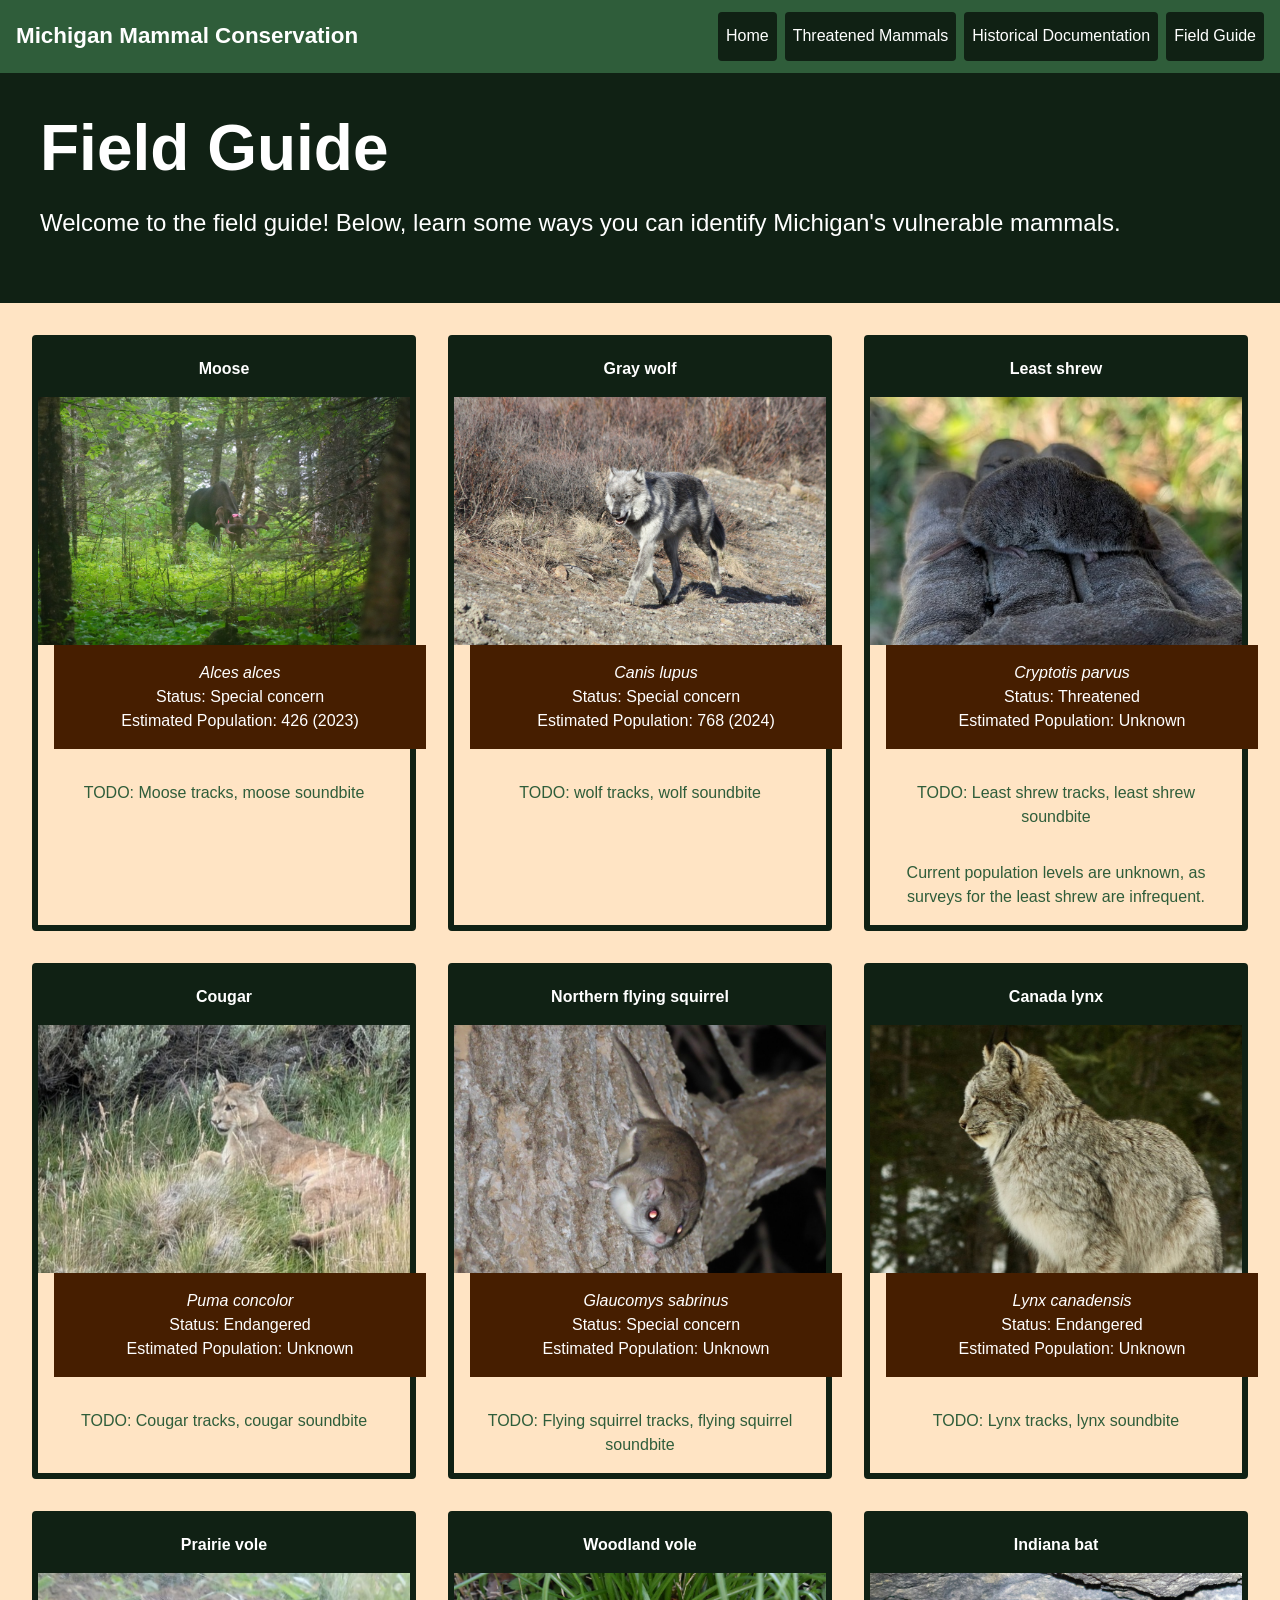
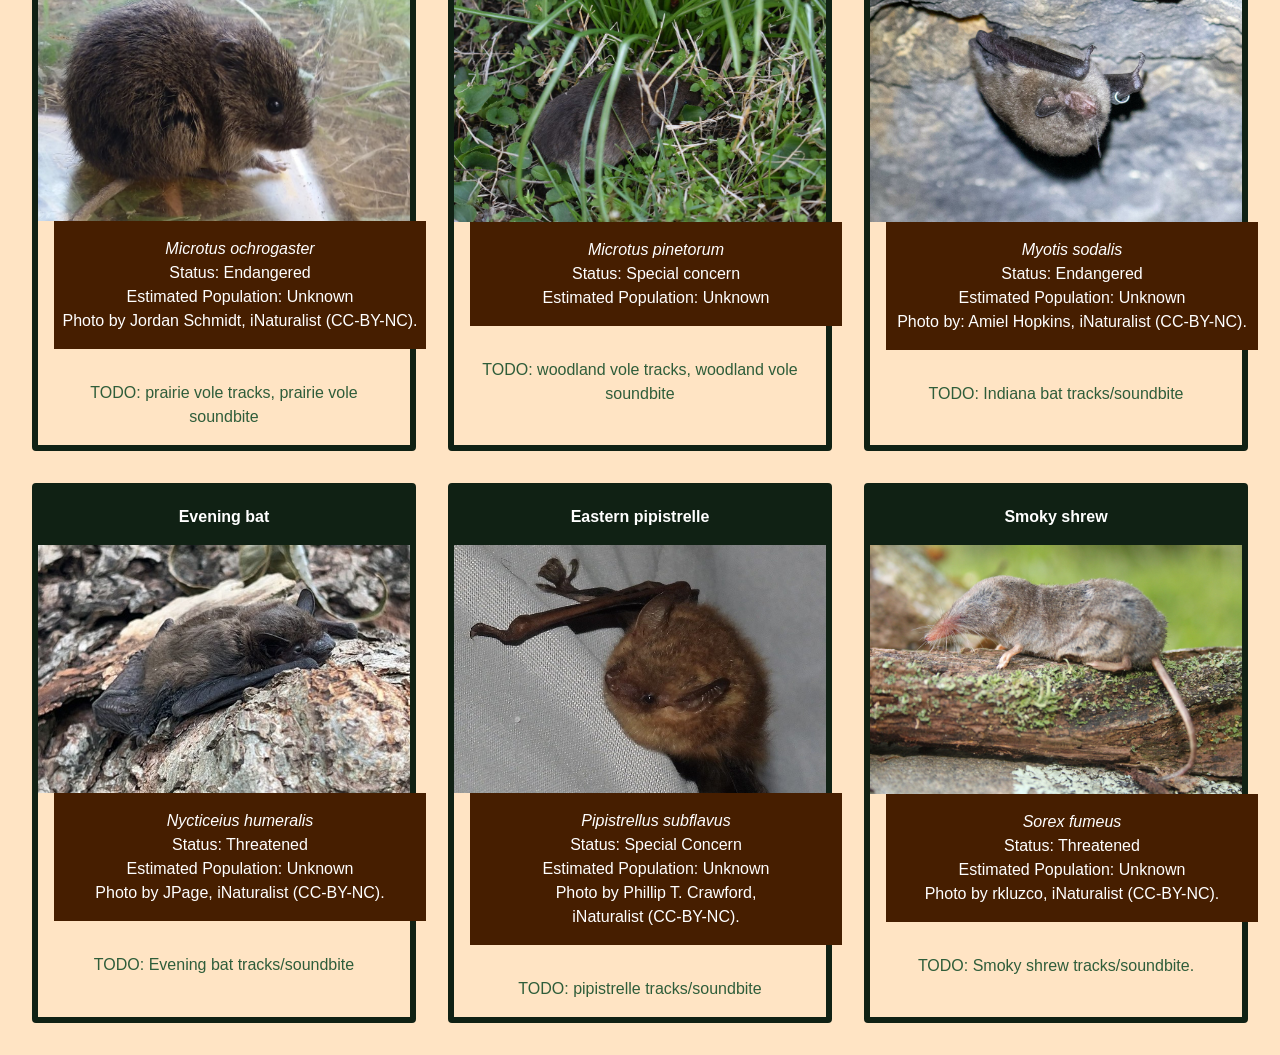
==== field-guide.html @ 2d04008a "Add files via upload" ====
<!DOCTYPE html>
<html lang="en">
<head>
    <meta charset="UTF-8">
    <meta name="viewport" content="width=device-width, initial-scale=1.0">
    <title>Field Guide</title>

    <link rel="stylesheet" href="css/html5reset.css" />
    <link rel="stylesheet" href="css/style.css" />
</head>
<body>
    <header>
        <nav class="navbar">
            <div class="nav-container">
                <div class="logo">Michigan Mammal Conservation</div>

                <button class="menu-toggle" id="mobile-menu">
                    ☰
                </button>

                <ul class="nav-menu">
                    <li><a href="index.html">Home</a></li>
                    <li><a href="threatened-mammals.html">Threatened Mammals</a></li>
                    <li><a href="historical-documentation.html">Historical Documentation</a></li>
                    <li><a href="field-guide.html">Field Guide</a></li>
                </ul>
            </div>
        </nav>
    </header>

    <main>

        <div class="color-block-section">

            <h1 class="white">Field Guide</h1>

            <p>Welcome to the field guide! Below, learn some ways you can identify Michigan's
                vulnerable mammals.
            </p>
        </div>

        <div class="mammals-container" id="mixitup-container">

            <div class="mammal-grid-item mix special-concern">
                <p class="mammal-title"><strong>Moose</strong></p>
                <img src="images/moose.jpg" alt="A large moose grazing in a green forest.">
                <p class="animal-info">
                    <em>Alces alces</em>
                    <br>
                    Status: Special concern
                    <br>
                    Estimated Population: 426 (2023)
                </p>

                <p class="animal-description">
                    TODO: Moose tracks, moose soundbite
                </p>

            </div>

            <div class="mammal-grid-item mix special-concern">
                <p class="mammal-title"><strong>Gray wolf</strong></p>
                <img src="images/graywolf.jpg" alt="">

                <p class="animal-info">
                    <em>Canis lupus</em>
                    <br>
                    Status: Special concern
                    <br>
                    Estimated Population: 768 (2024)
                </p>

                <p class="animal-description">
                    TODO: wolf tracks, wolf soundbite
                </p>
            </div>

            <div class="mammal-grid-item mix threatened">
                <p class="mammal-title"><strong>Least shrew</strong></p>
                <img src="images/leastshrew.jpg" alt="">

                <p class="animal-info">
                    <em>Cryptotis parvus</em>
                    <br>
                    Status: Threatened
                    <br>
                    Estimated Population: Unknown
                </p>

                <p class="animal-description">
                    TODO: Least shrew tracks, least shrew soundbite
                </p>

                <p class="animal-description">
                    Current population levels are unknown, as surveys for the least shrew are 
                    infrequent.
                </p>
            </div>

            <div class="mammal-grid-item mix endangered">
                <p class="mammal-title"><strong>Cougar</strong></p>
                <img src="images/cougar.jpg" alt="">

                <p class="animal-info">
                    <em>Puma concolor</em>
                    <br>
                    Status: Endangered
                    <br>
                    Estimated Population: Unknown
                </p>

                <p class="animal-description">
                    TODO: Cougar tracks, cougar soundbite
                </p>
            </div>

            <div class="mammal-grid-item mix special-concern">
                <p class="mammal-title"><strong>Northern flying squirrel</strong></p>
                <img src="images/flyingsquirrel.jpg" alt="">

                <p class="animal-info">
                    <em>Glaucomys sabrinus</em>
                    <br>
                    Status: Special concern
                    <br>
                    Estimated Population: Unknown
                </p>

                <p class="animal-description">
                    TODO: Flying squirrel tracks, flying squirrel soundbite
                </p>
            </div>

            <div class="mammal-grid-item mix endangered">
                <p class="mammal-title"><strong>Canada lynx</strong></p>
                <img src="images/lynx.jpg" alt="">

                <p class="animal-info">
                    <em>Lynx canadensis</em>
                    <br>
                    Status: Endangered
                    <br>
                    Estimated Population: Unknown
                </p>

                <p class="animal-description">
                    TODO: Lynx tracks, lynx soundbite
                </p>
            </div>

            <div class="mammal-grid-item mix endangered">
                <p class="mammal-title"><strong>Prairie vole</strong></p>
                <img src="images/prairievole.jpg" alt="">

                <p class="animal-info">
                    <em>Microtus ochrogaster</em>
                    <br>
                    Status: Endangered
                    <br>
                    Estimated Population: Unknown
                    <br>
                    Photo by Jordan Schmidt, iNaturalist (CC-BY-NC).
        

                    <p class="animal-description">
                        TODO: prairie vole tracks, prairie vole soundbite
                    </p>
                </p>
            </div>

            <div class="mammal-grid-item mix special-concern">
                <p class="mammal-title"><strong>Woodland vole</strong></p>
                <img src="images/woodlandvole.jpeg" alt="">

                <p class="animal-info">
                    <em>Microtus pinetorum</em>
                    <br>
                    Status: Special concern
                    <br>
                    Estimated Population: Unknown

                    <p class="animal-description">
                        TODO: woodland vole tracks, woodland vole soundbite
                    </p>
                </p>
            </div>

            <div class="mammal-grid-item mix endangered">
                <p class="mammal-title"><strong>Indiana bat</strong></p>
                <img src="images/indianabat.jpg" alt="">

                <p class="animal-info">
                    <em>Myotis sodalis</em>
                    <br>
                    Status: Endangered
                    <br>
                    Estimated Population: Unknown
                    <br>
                    Photo by: Amiel Hopkins, iNaturalist (CC-BY-NC).
                </p>

                <p class="animal-description">
                    TODO: Indiana bat tracks/soundbite
                </p>
            </div>

            <div class="mammal-grid-item mix threatened">
                <p class="mammal-title"><strong>Evening bat</strong></p>
                <img src="images/eveningbat.jpeg" alt="">

                <p class="animal-info">
                    <em>Nycticeius humeralis</em>
                    <br>
                    Status: Threatened
                    <br>
                    Estimated Population: Unknown
                    <br>
                    Photo by JPage, iNaturalist (CC-BY-NC).

                    <p class="animal-description">
                        TODO: Evening bat tracks/soundbite
                    </p>
                </p>
            </div>

            <div class="mammal-grid-item mix special-concern">
                <p class="mammal-title"><strong>Eastern pipistrelle</strong></p>
                <img src="images/pipistrelle.jpg" alt="">

                <p class="animal-info">
                    <em>Pipistrellus subflavus</em>
                    <br>
                    Status: Special Concern
                    <br>
                    Estimated Population: Unknown
                    <br>
                    Photo by Phillip T. Crawford, <br>
                    iNaturalist (CC-BY-NC).
                </p>

                <p class="animal-description">
                    TODO: pipistrelle tracks/soundbite
                </p>
            </div>

            <div class="mammal-grid-item mix threatened">
                <p class="mammal-title"><strong>Smoky shrew</strong></p>
                <img src="images/smokyshrew.jpeg" alt="A close-up picture of a smoky shrew.">

                <p class="animal-info">
                    <em>Sorex fumeus</em>
                    <br>
                    Status: Threatened
                    <br>
                    Estimated Population: Unknown
                    <br>
                    Photo by rkluzco, iNaturalist (CC-BY-NC).
                </p>

                <p class="animal-description">
                    TODO: Smoky shrew tracks/soundbite.
                </p>
            </div>
        </div>
    </main>
</body>

    <script>
        const menu = document.getElementById('mobile-menu');
        const navMenu = document.querySelector('.nav-menu');

        menu.addEventListener('click', () => {
            navMenu.classList.toggle('active');
        });
    </script>
</html>
---- css/style.css ----
/* Body-wide styling */
body {
    width: 100%;
    font-family: Verdana, Geneva, Tahoma, sans-serif;
    font-size: 1.2rem;
    margin: 0;
    background-color: #ffffff;
}


/* Skip to main styling */
.skip {
    position: absolute;
    top: -65px;
    color: #ffffff;
}

.skip:focus-visible {
    top: 25px;
    color: #ffffff;
}

/* *:focus {
    border: dashed 5px #FFCB05;
} */


/* Main styling */
.inner-section {
    margin: 2rem
}

h1 {
    color: #461e00;
    margin-bottom: 2rem;
    font-size: 3.5rem;
    font-family:'Trebuchet MS', 'Lucida Sans Unicode', 'Lucida Grande', 'Lucida Sans', Arial, sans-serif
}

h2 {
    color: white;
}

p {
    line-height: 150%;
    color: #2f5d3a;
    font-weight: 500;
    margin-top: 1rem;
    margin-bottom: 1rem;
}


img {
    width: 100%;
    height: auto;
    display: block;
}

ol {
    margin-left: 2rem;
}

.image-credit {
    font-size: 0.85rem;
    color: #102114;
    margin-bottom: 2rem;
    margin-left: 2rem;
    margin-top: 0.5rem;
}



/* Styling for grid on the threatened species page */
.mammals-container {
    display: grid;
    grid-template-columns: 1fr;
    justify-content: center;
    align-content: center;
    background-color: bisque;
}

.mammal-grid-item {
    background-color: bisque;
    justify-items: center;
    border-left: 6px solid #102114;
    border-right: 6px solid #102114;
}

.mammal-grid-item p {
    line-height: 150%;
    color: #2f5d3a;
    font-weight: 500;
    margin-top: 0;
    margin-bottom: 1rem;
}

.mammal-grid-item img {
    width: 100%;
}

p.mammal-title {
    background-color: #102114;
    width: 100%;
    padding-bottom: 1rem;
    padding-top: 1rem;
    color: white;
    font-size: 1rem;
    text-align: center;
    margin-bottom: 0;
    margin-left: 0;
    margin-right: 0;
}


/* Default/mobile navbar styling */
.navbar {
    background-color: #2f5d3a;
    color: #ffffff;
    padding: 0.75rem 1rem;
}

.nav-container {
    display: flex;
    justify-content: space-between;
    align-items: center;
}

.logo {
    font-size: 1.4rem;
    font-weight: bold;
}

.menu-toggle {
    display: block;
    font-size: 1.8rem;
    background: none;
    border: none;
    color: white;
}

.nav-menu {
    list-style: none;
    display: none;
    flex-direction: column;
    align-items: center;
    position: absolute;
    top: 60px;
    left: 0;
    width: 100%;
    background-color: #2f5d3a;
    gap: 0.5rem;
}

.nav-menu.active {
    display: flex;
}

.nav-menu li {
    display: flex;
    padding: 1rem 0;
}

.nav-menu li a {
    display: flex;
    align-items: center;
    justify-content: center;
    text-align: center;
    padding: 0.15rem 0.5rem;
    min-height: 44px;
    color: white;
    text-decoration: none;
    font-weight: 500;
    font-size: 1rem;
    background-color: #2f5d3a;
    border-radius: 4px;
}

.nav-menu li a:hover {
    background-color: #461e00;
}



/* Navbar styling */
/* .navbar {
    background-color: #2f5d3a;
    color: #ffffff;
    padding: 0.75rem 1rem;
}

.nav-container {
    display: flex;
    justify-content: space-between;
    align-items: center;
}

.logo {
    font-size: 1.4rem;
    font-weight: bold;
}

.nav-menu {
    list-style: none;
    display: flex;
    gap: 0.5rem;
    align-items: stretch;
}

.nav-menu li {
    display: flex;
}

.nav-menu li a {
    display: flex;
    align-items: center;
    justify-content: center;
    text-align: center;
    padding: 0.15rem 0.5rem;
    min-height: 44px;
    color: white;
    text-decoration: none;
    font-weight: 500;
    font-size: 1rem;
    background-color: #102114;
    border-radius: 4px;
}

.nav-menu li a:hover {
    text-decoration: underline;
}

.menu-toggle {
    display: none;
    font-size: 1.8rem;
    background: none;
    border: none;
    color: white;
    cursor: pointer;
} */


/* Unique classes */
.banner {
    background-color: #2f5d3a;
    padding: 5%;
}

.color-block-section {
    background-color: #102114;
    margin: 0;
    color: #ffffff;
    padding: 2rem;
    line-height: 150%;
    font-weight: 500;
}

.color-block-section p {
    color: #ffffff;
}

.color-block-section ul {
    line-height: 150%;
    color: #ffffff;
    font-weight: 500;
    margin-top: 2rem;
    margin-bottom: 2rem;
    margin-left: 2rem;
    font-size: 1rem;
}

.color-block-section ul li {
    padding-bottom: 1rem;
}

.color-block-section ol li {
    padding-bottom: 1rem;
}

.animal-description {
    color: black;
    font-size: 1rem;
    text-align: center;
    padding-top: 1rem;
    padding-left: 1rem;
    padding-right: 1rem;
}

p.animal-info {
    background-color: #461e00;
    color: white;
    font-size: 1rem;
    text-align: center;
    padding-top: 1rem;
    padding-bottom: 1rem;
    margin-left: 1rem;
    margin-right: 1rem;
    margin-bottom: 1rem;
    width: 100%;
}


/* MixItUp Styling */
.controls {
    display: flex;
    gap: 1rem;
    flex-wrap: wrap;
}

.controls button {
    padding: 0.5rem 1rem;
    background-color: #102114;
    color: white;
    border: none;
    border-radius: 4px;
    font-family: inherit;
    font-size: 1rem;
    transition: background-color 0.3s ease;
}

.controls button[data-filter=".endangered"].mixitup-control-active {
    background-color: #8b0000; 
}

.controls button[data-filter=".threatened"].mixitup-control-active {
    background-color: #d2691e;
}

.controls button[data-filter=".special-concern"].mixitup-control-active {
    background-color: #846008;
    color: white;
}

.controls .mixitup-control-active {
    background-color: #461e00;
}

.mixitup-container .mix {
    display: none;
}


/* Desktop/tablet styling */
@media (min-width: 769px) {
    .menu-toggle {
        display: none;
    }

    .nav-menu {
        display: flex;
        position: static;
        flex-direction: row;
        width: auto;
        background-color: transparent;
        align-items: stretch;
    }

    .nav-menu li {
        padding: 0;
    }

    .nav-menu li a {
        background-color: #102114;
    }

    .mammals-container {
        grid-template-columns: 1fr 1fr;
        gap: 2rem;
        padding: 2rem;
    }

    .mammal-grid-item {
        margin-bottom: 0;
        border-radius: 4px;
        border-bottom: 6px solid #102114;
        border-top: 6px solid #102114;
    }

    .banner {
        font-size: 2.5rem;
        padding: 2rem;
    }

    h1 {
        font-size: 4rem;
    }

    p {
        font-size: 1.5rem;
    }

    img {
        width: auto;
        max-height: 400px;
        justify-self: center;
    }

    .image-credit {
        text-align: center;
    }

    h1.white {
        font-size: 4rem;
        color: white;
        margin-top: 1rem;
    }

    .color-block-section {
        line-height: 200%;
        padding-left: 2.5rem;
        padding-right: 2.5rem;
        padding-top: 2.5rem;
        padding-bottom: 2.5rem;
    }

    .color-block-section p {
        line-height: 200%;
        font-size: 1.5rem;
    }

    .color-block-section ol {
        font-size: 1.5rem;
    }

    .color-block-section ol li {
        font-size: 1.5rem;
        padding-bottom: 1.5rem;
    }

    .color-block-section ul {
        font-size: 1.5rem;
    }

    .color-block-section ul li{
        font-size: 1.5rem;
        padding-bottom: 1.5rem;
    }
}

@media (min-width: 1000px) {
    .mammals-container {
        grid-template-columns: 1fr 1fr 1fr;
    }
}




/* Mobile styles */
/* @media (max-width: 768px) {
    .menu-toggle {
        display: block;
    }

    .nav-menu {
        position: absolute;
        top: 60px;
        left: 0;
        width: 100%;
        background-color: #2f5d3a;
        flex-direction: column;
        align-items: center;
        display: none;
    }

    .nav-menu li a {
        background-color: #2f5d3a;
    }

    .nav-menu.active {
        display: flex;
    }

    .nav-menu li {
        padding: 1rem 0;
    }
} */

/* Desktop views */

/* @media (min-width: 769px) {
    .mammals-container {
        grid-template-columns: 1fr 1fr;
        gap: 2rem;
        margin-left: 1rem;
        margin-right: 1rem;
        margin-top: 1rem;
        background-color: bisque;
    }

} */
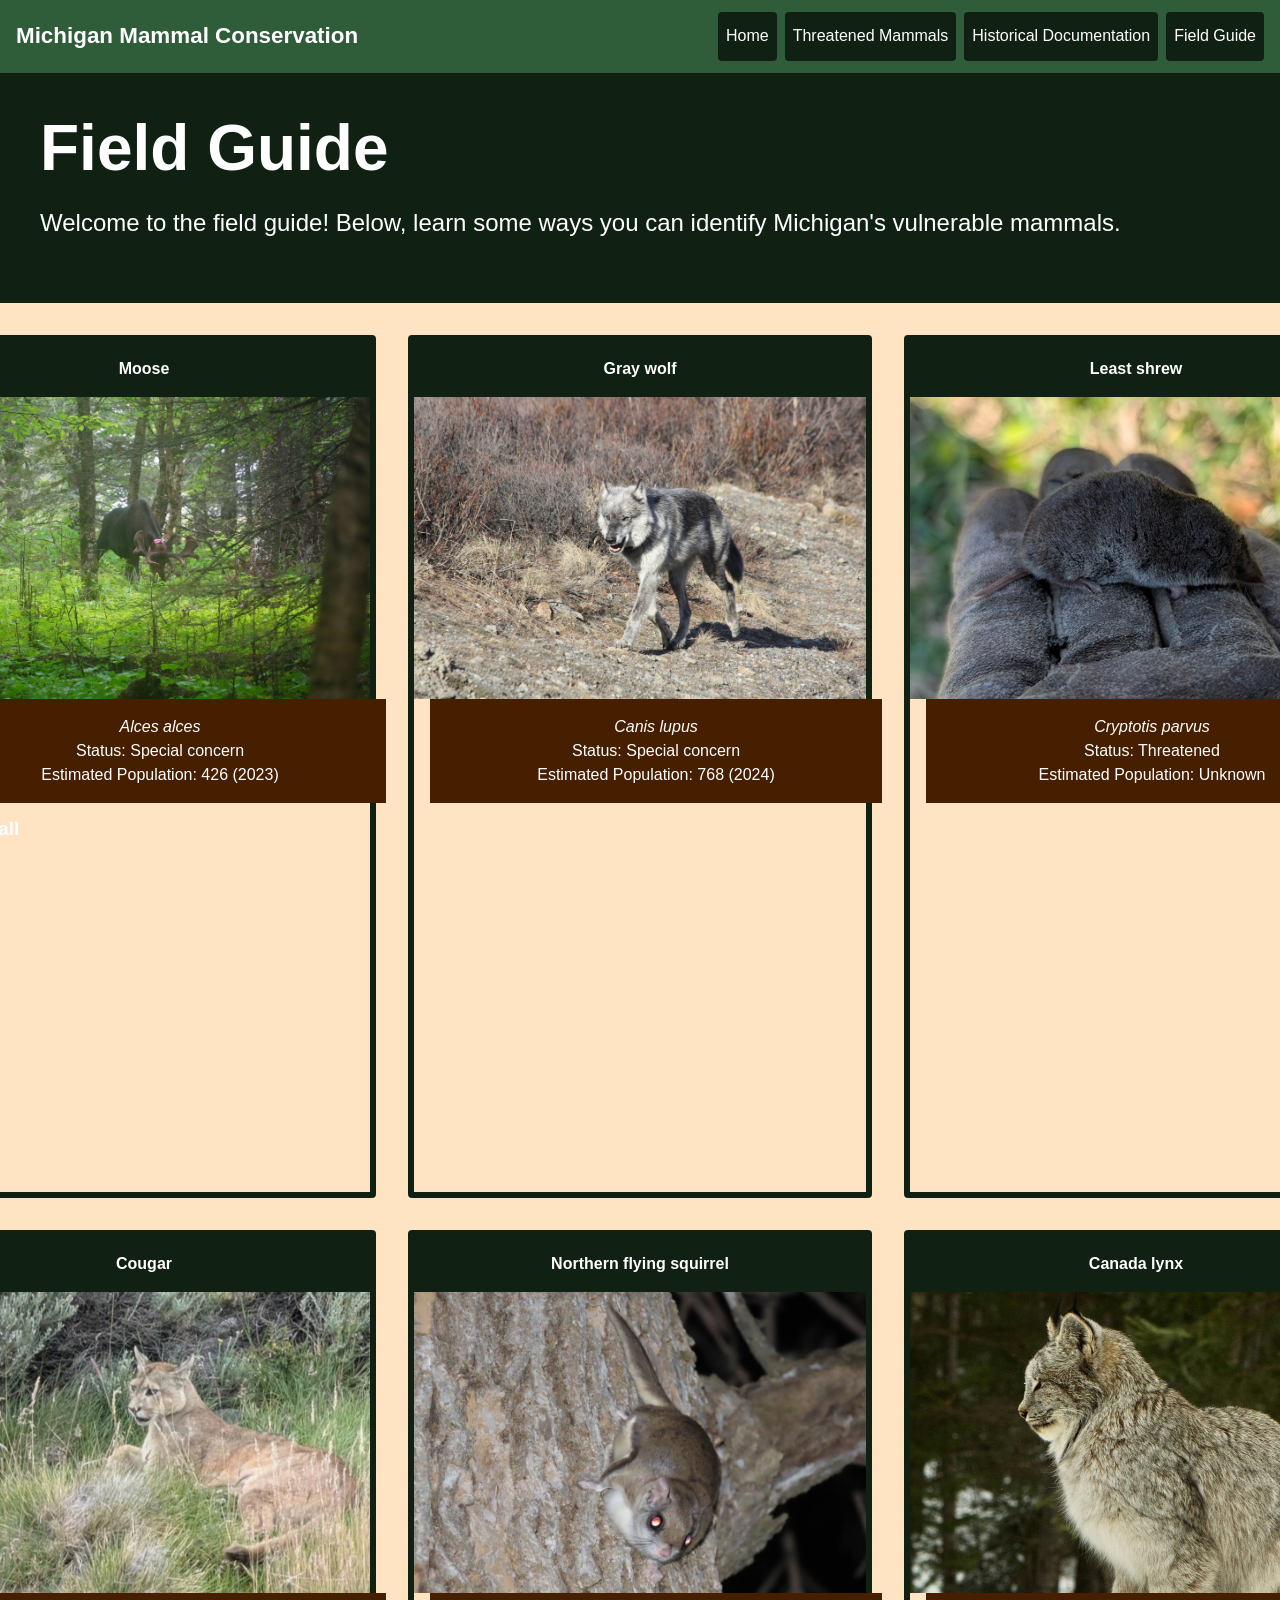
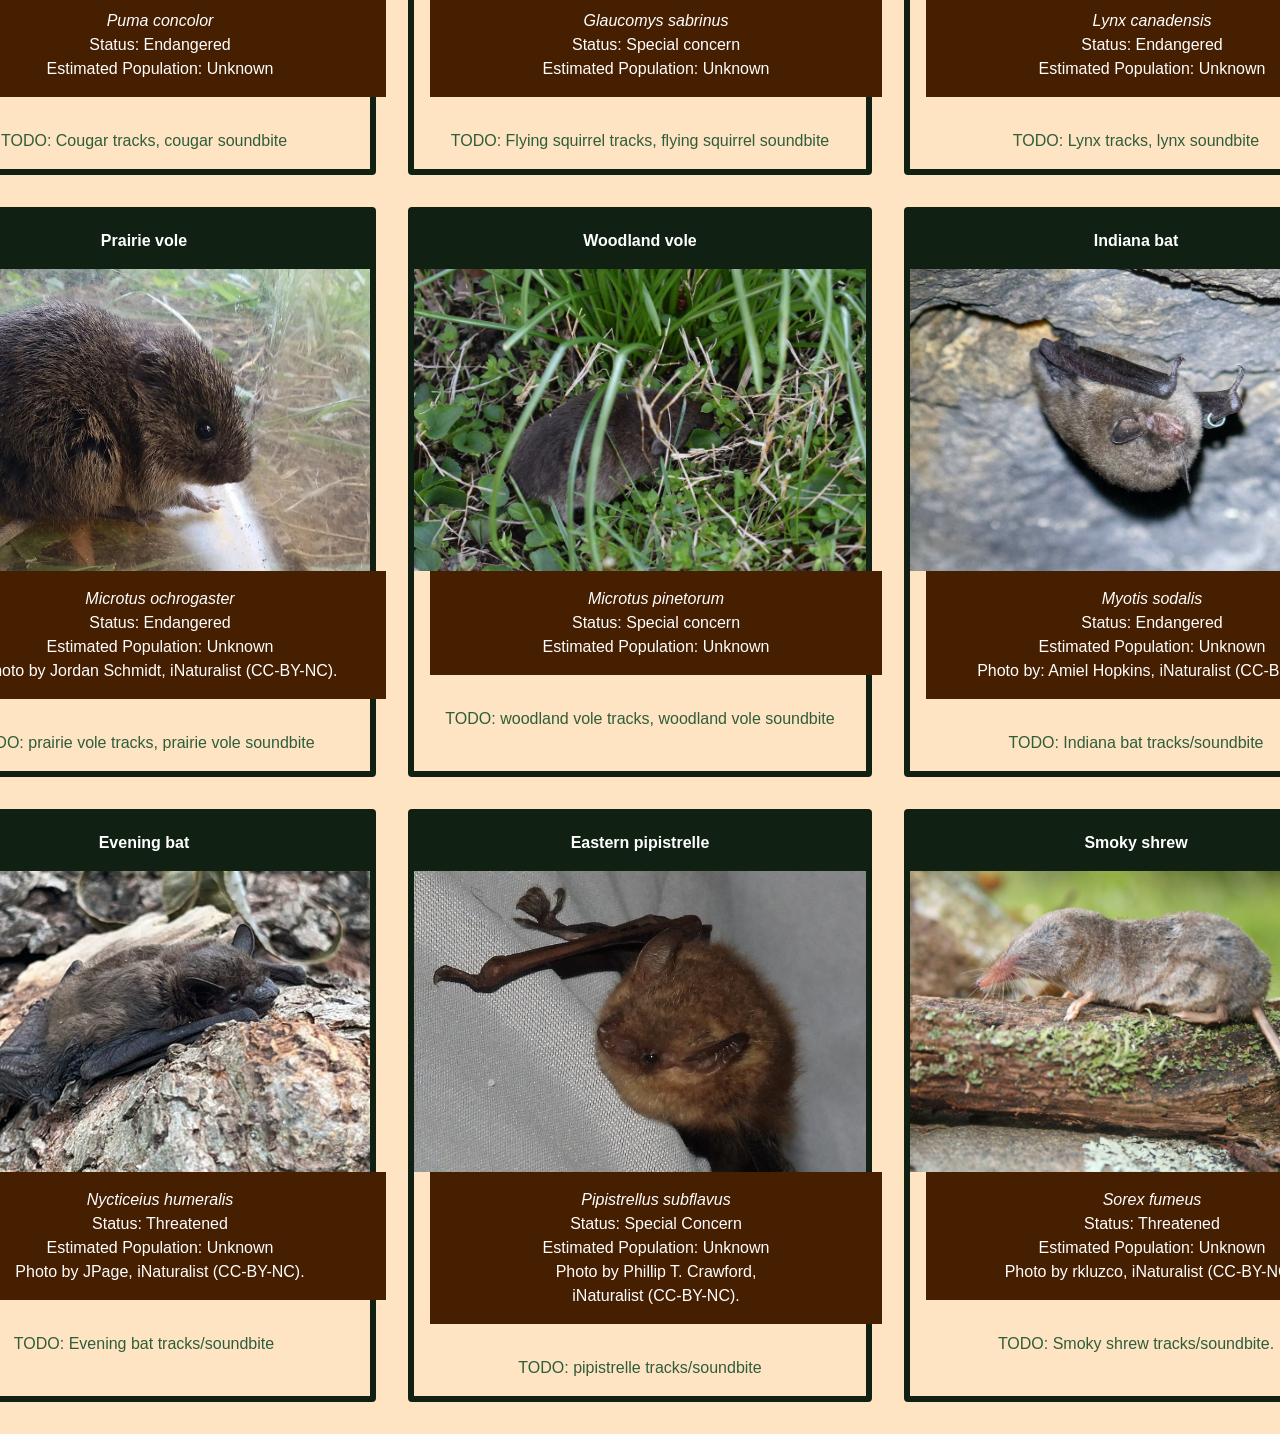
==== commit b5c8331e: "Add files via upload" ====
--- a/field-guide.html
+++ b/field-guide.html
@@ -52,8 +52,13 @@
                     Estimated Population: 426 (2023)
                 </p>
 
-                <p class="animal-description">
-                    TODO: Moose tracks, moose soundbite
+                <h2>Moose Call</h2>
+
+                <p class="animal-description">
+                    <iframe width="420" height="315"
+                        src="https://www.youtube.com/embed/4zvB8XW1wzM?si=W3TAqHHWDdgoQ3na"
+                        allowfullscreen>
+                    </iframe>
                 </p>
 
             </div>
@@ -71,7 +76,10 @@
                 </p>
 
                 <p class="animal-description">
-                    TODO: wolf tracks, wolf soundbite
+                    <iframe width="420" height="315"
+                        src="https://www.youtube.com/embed/KhQGo2IdA9s?si=WwL_t7QRk_2GY9_f"
+                        allowfullscreen>
+                    </iframe>
                 </p>
             </div>
 
@@ -88,13 +96,12 @@
                 </p>
 
                 <p class="animal-description">
-                    TODO: Least shrew tracks, least shrew soundbite
-                </p>
-
-                <p class="animal-description">
-                    Current population levels are unknown, as surveys for the least shrew are 
-                    infrequent.
-                </p>
+                    <iframe width="420" height="315"
+                        src="https://www.youtube.com/embed/FBS_Iif27_A?si=Yk4OfHZ5E1pR1jzf"
+                        allowfullscreen>
+                    </iframe>
+                </p>
+
             </div>
 
             <div class="mammal-grid-item mix endangered">
